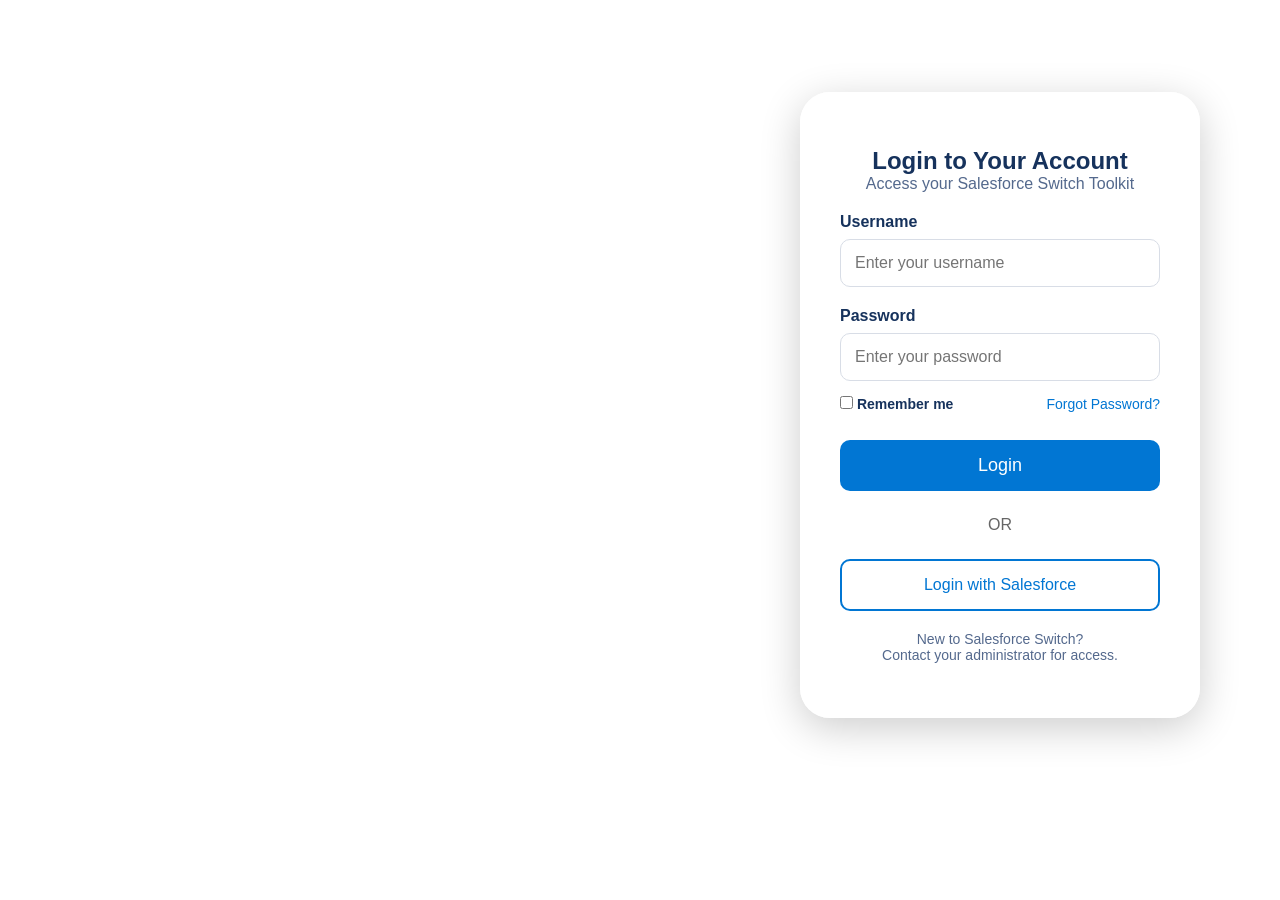
==== index.html @ 8d6a02e5 "Add files via upload" ====
<!DOCTYPE html>
<html lang="en">
<head>
<meta charset="UTF-8">
<meta name="viewport" content="width=device-width, initial-scale=1.0">
<title>Salesforce Switch Login</title>

<style>

*{
margin:0;
padding:0;
box-sizing:border-box;
font-family:'Segoe UI',sans-serif;
}

body{
height:90vh;
display:flex;
justify-content:flex-end;
align-items:center;
padding-right:80px;

background-image:url('/media/salesforce1.png');
background-size:cover;
background-position:center;
background-repeat:no-repeat;
}

.login-card{
width:400px;
background:rgba(255,255,255,0.95);
padding:40px;
border-radius:30px;
box-shadow:0 10px 40px rgba(0,0,0,0.2);
}

.logo{
text-align:center;
margin-bottom:20px;
}

.logo img{
width:100px;
}

.logo h2{
margin-top:15px;
color:#16325c;
}

.logo p{
color:#54698d;
}

.form-group{
margin-top:20px;
}

label{
display:block;
margin-bottom:8px;
font-weight:600;
color:#16325c;
}

input{
width:100%;
padding:14px;
border:1px solid #d8dde6;
border-radius:10px;
font-size:16px;
}

.options{
display:flex;
justify-content:space-between;
margin-top:15px;
font-size:14px;
}

.options a{
text-decoration:none;
color:#0176d3;
}

.login-btn{
width:100%;
padding:15px;
margin-top:20px;
background:#0176d3;
color:white;
border:none;
border-radius:10px;
font-size:18px;
cursor:pointer;
}

.login-btn:hover{
background:#005fb2;
}

.divider{
text-align:center;
margin:25px 0;
color:#666;
}

.salesforce-btn{
width:100%;
padding:15px;
background:white;
border:2px solid #0176d3;
color:#0176d3;
border-radius:10px;
font-size:16px;
cursor:pointer;
}

.footer{
text-align:center;
margin-top:20px;
color:#54698d;
font-size:14px;
}

#error{
margin-top:15px;
color:red;
text-align:center;
}

@media(max-width:768px){

body{
justify-content:center;
padding:20px;
}

.login-card{
width:100%;
max-width:450px;
}

}

</style>
</head>

<body>

<div class="login-card">

<div class="logo">

<h2>Login to Your Account</h2>
<p>Access your Salesforce Switch Toolkit</p>

</div>

<div class="form-group">
<label>Username</label>
<input type="text" id="username"
placeholder="Enter your username">
</div>

<div class="form-group">
<label>Password</label>
<input type="password" id="password"
placeholder="Enter your password">
</div>

<div class="options">
<label>
<input type="checkbox" style="width:auto;">
 Remember me
</label>

<a href="#" onclick="forgotPassword()">
Forgot Password?
</a>
</div>

<button class="login-btn"
onclick="login()">
Login
</button>

<div class="divider">OR</div>

<button class="salesforce-btn">
Login with Salesforce
</button>

<div class="footer">
New to Salesforce Switch?<br>
Contact your administrator for access.
</div>

<p id="error"></p>

</div>

<script>

const users = [
{
username:"admin",
password:"admin123"
},
{
username:"karthik",
password:"karthik123"
}
];

function login(){

let username =
document.getElementById("username").value;

let password =
document.getElementById("password").value;

let validUser = users.find(user =>
user.username === username &&
user.password === password
);

if(validUser){

window.location.href="index.html";

}
else{

document.getElementById("error")
.innerHTML="Invalid Username or Password";

}

}

</script>

</body>
</html>
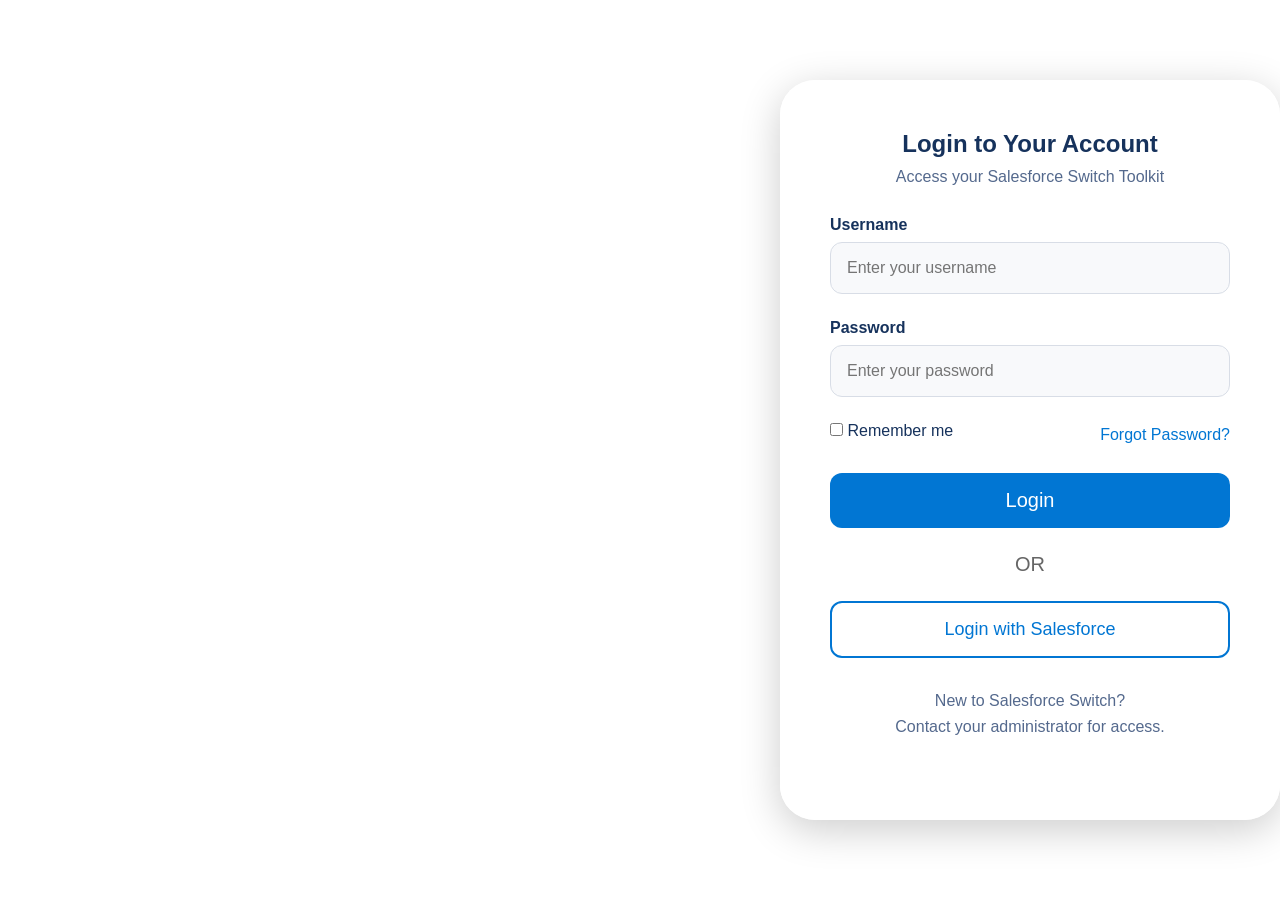
==== commit 521612cd: "Add files via upload" ====
--- a/index.html
+++ b/index.html
@@ -3,7 +3,7 @@
 <head>
 <meta charset="UTF-8">
 <meta name="viewport" content="width=device-width, initial-scale=1.0">
-<title>Salesforce Switch Login</title>
+<title>Salesforce Switch Toolkit</title>
 
 <style>
 
@@ -11,72 +11,72 @@
 margin:0;
 padding:0;
 box-sizing:border-box;
-font-family:'Segoe UI',sans-serif;
-}
-
-body{
-height:90vh;
+font-family:Arial,sans-serif;
+}
+
+/* LOGIN PAGE */
+
+
+
+#loginPage{
+height:100vh;
 display:flex;
-justify-content:flex-end;
+justify-content:right;
 align-items:center;
-padding-right:80px;
 
 background-image:url('/media/salesforce1.png');
 background-size:cover;
-background-position:center;
+background-position:right;
 background-repeat:no-repeat;
+
+
 }
 
 .login-card{
-width:400px;
-background:rgba(255,255,255,0.95);
-padding:40px;
-border-radius:30px;
+width:500px;
+background:rgba(255,255,255,0.92);
+padding:50px;
+border-radius:35px;
 box-shadow:0 10px 40px rgba(0,0,0,0.2);
-}
-
-.logo{
+backdrop-filter:blur(5px);
+}
+
+.login-card h2{
 text-align:center;
-margin-bottom:20px;
-}
-
-.logo img{
-width:100px;
-}
-
-.logo h2{
-margin-top:15px;
+font-size:24px;
 color:#16325c;
-}
-
-.logo p{
+margin-bottom:10px;
+}
+
+.login-card p{
+text-align:center;
 color:#54698d;
-}
-
-.form-group{
-margin-top:20px;
-}
-
-label{
+margin-bottom:30px;
+}
+
+.login-card label{
 display:block;
+font-weight:bold;
 margin-bottom:8px;
-font-weight:600;
 color:#16325c;
 }
 
-input{
+.login-card input[type=text],
+.login-card input[type=password]{
 width:100%;
-padding:14px;
+padding:16px;
 border:1px solid #d8dde6;
-border-radius:10px;
+border-radius:12px;
 font-size:16px;
+margin-bottom:25px;
+background:#f8f9fb;
 }
 
 .options{
 display:flex;
 justify-content:space-between;
-margin-top:15px;
-font-size:14px;
+align-items:center;
+margin-bottom:25px;
 }
 
 .options a{
@@ -86,62 +86,170 @@
 
 .login-btn{
 width:100%;
-padding:15px;
-margin-top:20px;
+padding:16px;
 background:#0176d3;
 color:white;
 border:none;
-border-radius:10px;
-font-size:18px;
+border-radius:12px;
+font-size:20px;
 cursor:pointer;
-}
-
-.login-btn:hover{
-background:#005fb2;
 }
 
 .divider{
 text-align:center;
 margin:25px 0;
+font-size:20px;
 color:#666;
 }
 
 .salesforce-btn{
 width:100%;
-padding:15px;
+padding:16px;
 background:white;
 border:2px solid #0176d3;
+border-radius:12px;
 color:#0176d3;
-border-radius:10px;
-font-size:16px;
+font-size:18px;
 cursor:pointer;
 }
 
 .footer{
 text-align:center;
-margin-top:20px;
+margin-top:30px;
 color:#54698d;
-font-size:14px;
+line-height:1.6;
 }
 
 #error{
-margin-top:15px;
 color:red;
 text-align:center;
-}
-
-@media(max-width:768px){
-
-body{
-justify-content:center;
+margin-top:10px;
+}
+
+/* TOOLKIT */
+
+#toolkitPage{
+display:none;
+background:#f4f7fc;
+min-height:100vh;
+}
+
+header{
+background:#2563eb;
+color:white;
+padding:15px;
+text-align:center;
+}
+
+.container{
+width:90%;
+margin:auto;
 padding:20px;
 }
 
-.login-card{
-width:100%;
-max-width:450px;
-}
-
+.tabs{
+display:flex;
+gap:10px;
+margin-bottom:20px;
+}
+
+.tabs button{
+padding:10px 20px;
+border:none;
+background:#ddd;
+cursor:pointer;
+}
+
+.tabs button.active{
+background:#2563eb;
+color:white;
+}
+
+.tab{
+display:none;
+background:white;
+padding:20px;
+border-radius:10px;
+}
+
+.tab.active{
+display:block;
+}
+
+.row{
+display:flex;
+justify-content:space-between;
+padding:15px;
+border-bottom:1px solid #eee;
+}
+
+.actions{
+margin-top:20px;
+}
+
+.actions button{
+padding:10px 20px;
+margin-right:10px;
+border:none;
+cursor:pointer;
+color:white;
+}
+
+.enable{
+background:green;
+}
+
+.disable{
+background:red;
+}
+
+.deploy{
+background:#2563eb;
+}
+
+.switch{
+position:relative;
+display:inline-block;
+width:60px;
+height:34px;
+}
+
+.switch input{
+opacity:0;
+width:0;
+height:0;
+}
+
+.slider{
+position:absolute;
+cursor:pointer;
+top:0;
+left:0;
+right:0;
+bottom:0;
+background:#ccc;
+transition:.4s;
+border-radius:34px;
+}
+
+.slider:before{
+position:absolute;
+content:"";
+height:26px;
+width:26px;
+left:4px;
+bottom:4px;
+background:white;
+transition:.4s;
+border-radius:50%;
+}
+
+input:checked + .slider{
+background:#22c55e;
+}
+
+input:checked + .slider:before{
+transform:translateX(26px);
 }
 
 </style>
@@ -149,36 +257,39 @@
 
 <body>
 
+<!-- LOGIN PAGE -->
+
+<div id="loginPage">
+
 <div class="login-card">
 
-<div class="logo">
-
 <h2>Login to Your Account</h2>
+
 <p>Access your Salesforce Switch Toolkit</p>
 
-</div>
-
-<div class="form-group">
 <label>Username</label>
-<input type="text" id="username"
+
+<input type="text"
+id="username"
 placeholder="Enter your username">
-</div>
-
-<div class="form-group">
+
 <label>Password</label>
-<input type="password" id="password"
+
+<input type="password"
+id="password"
 placeholder="Enter your password">
-</div>
 
 <div class="options">
-<label>
+
+<label style="font-weight:normal;">
 <input type="checkbox" style="width:auto;">
- Remember me
+Remember me
 </label>
 
 <a href="#" onclick="forgotPassword()">
 Forgot Password?
 </a>
+
 </div>
 
 <button class="login-btn"
@@ -186,7 +297,9 @@
 Login
 </button>
 
-<div class="divider">OR</div>
+<div class="divider">
+OR
+</div>
 
 <button class="salesforce-btn">
 Login with Salesforce
@@ -201,7 +314,107 @@
 
 </div>
 
+</div>
+
+</div>
+
+<!-- TOOLKIT PAGE -->
+
+<div id="toolkitPage">
+
+<header>
+<h1>Salesforce Switch Toolkit</h1>
+</header>
+
+<div class="container">
+
+<div class="tabs">
+
+<button class="active"
+onclick="showTab('v',this)">
+Validation
+</button>
+
+<button onclick="showTab('w',this)">
+Workflow
+</button>
+
+<button onclick="showTab('t',this)">
+Triggers
+</button>
+
+</div>
+
+<div id="v" class="tab active">
+
+<div class="row">
+<span>Email Validation</span>
+<label class="switch">
+<input type="checkbox">
+<span class="slider"></span>
+</label>
+</div>
+
+<div class="row">
+<span>Phone Validation</span>
+<label class="switch">
+<input type="checkbox">
+<span class="slider"></span>
+</label>
+</div>
+
+</div>
+
+<div id="w" class="tab">
+
+<div class="row">
+<span>Lead Workflow</span>
+<label class="switch">
+<input type="checkbox">
+<span class="slider"></span>
+</label>
+</div>
+
+</div>
+
+<div id="t" class="tab">
+
+<div class="row">
+<span>Account Trigger</span>
+<label class="switch">
+<input type="checkbox">
+<span class="slider"></span>
+</label>
+</div>
+
+</div>
+
+<div class="actions">
+
+<button class="enable"
+onclick="enableAll()">
+Enable All
+</button>
+
+<button class="disable"
+onclick="disableAll()">
+Disable All
+</button>
+
+<button class="deploy"
+onclick="deployChanges()">
+Deploy Changes
+</button>
+
+</div>
+
+</div>
+
+</div>
+
 <script>
+
+/* LOGIN USERS */
 
 const users = [
 {
@@ -222,22 +435,89 @@
 let password =
 document.getElementById("password").value;
 
-let validUser = users.find(user =>
+let validUser =
+users.find(user =>
 user.username === username &&
 user.password === password
 );
 
 if(validUser){
 
-window.location.href="index.html";
+document.getElementById("loginPage").style.display="none";
+document.getElementById("toolkitPage").style.display="block";
+
+history.pushState(
+{page:"toolkit"},
+"",
+"#toolkit"
+);
+
+history.pushState(
+{page:"toolkit"},
+"",
+"#toolkit"
+);
 
 }
 else{
 
-document.getElementById("error")
-.innerHTML="Invalid Username or Password";
-
-}
+document.getElementById("error").innerHTML =
+"Invalid Username or Password";
+
+}
+function logout(){
+
+history.back();
+
+}
+
+
+}
+
+/* TOOLKIT FUNCTIONS */
+
+function showTab(id,btn){
+
+document.querySelectorAll('.tab')
+.forEach(tab=>{
+tab.classList.remove('active');
+});
+
+document.querySelectorAll('.tabs button')
+.forEach(button=>{
+button.classList.remove('active');
+});
+
+document.getElementById(id)
+.classList.add('active');
+
+btn.classList.add('active');
+
+}
+
+function enableAll(){
+
+document.querySelectorAll(
+'input[type=checkbox]'
+).forEach(cb=>{
+cb.checked=true;
+});
+
+}
+
+function disableAll(){
+
+document.querySelectorAll(
+'input[type=checkbox]'
+).forEach(cb=>{
+cb.checked=false;
+});
+
+}
+
+function deployChanges(){
+
+alert("Changes Deployed Successfully");
 
 }
 
